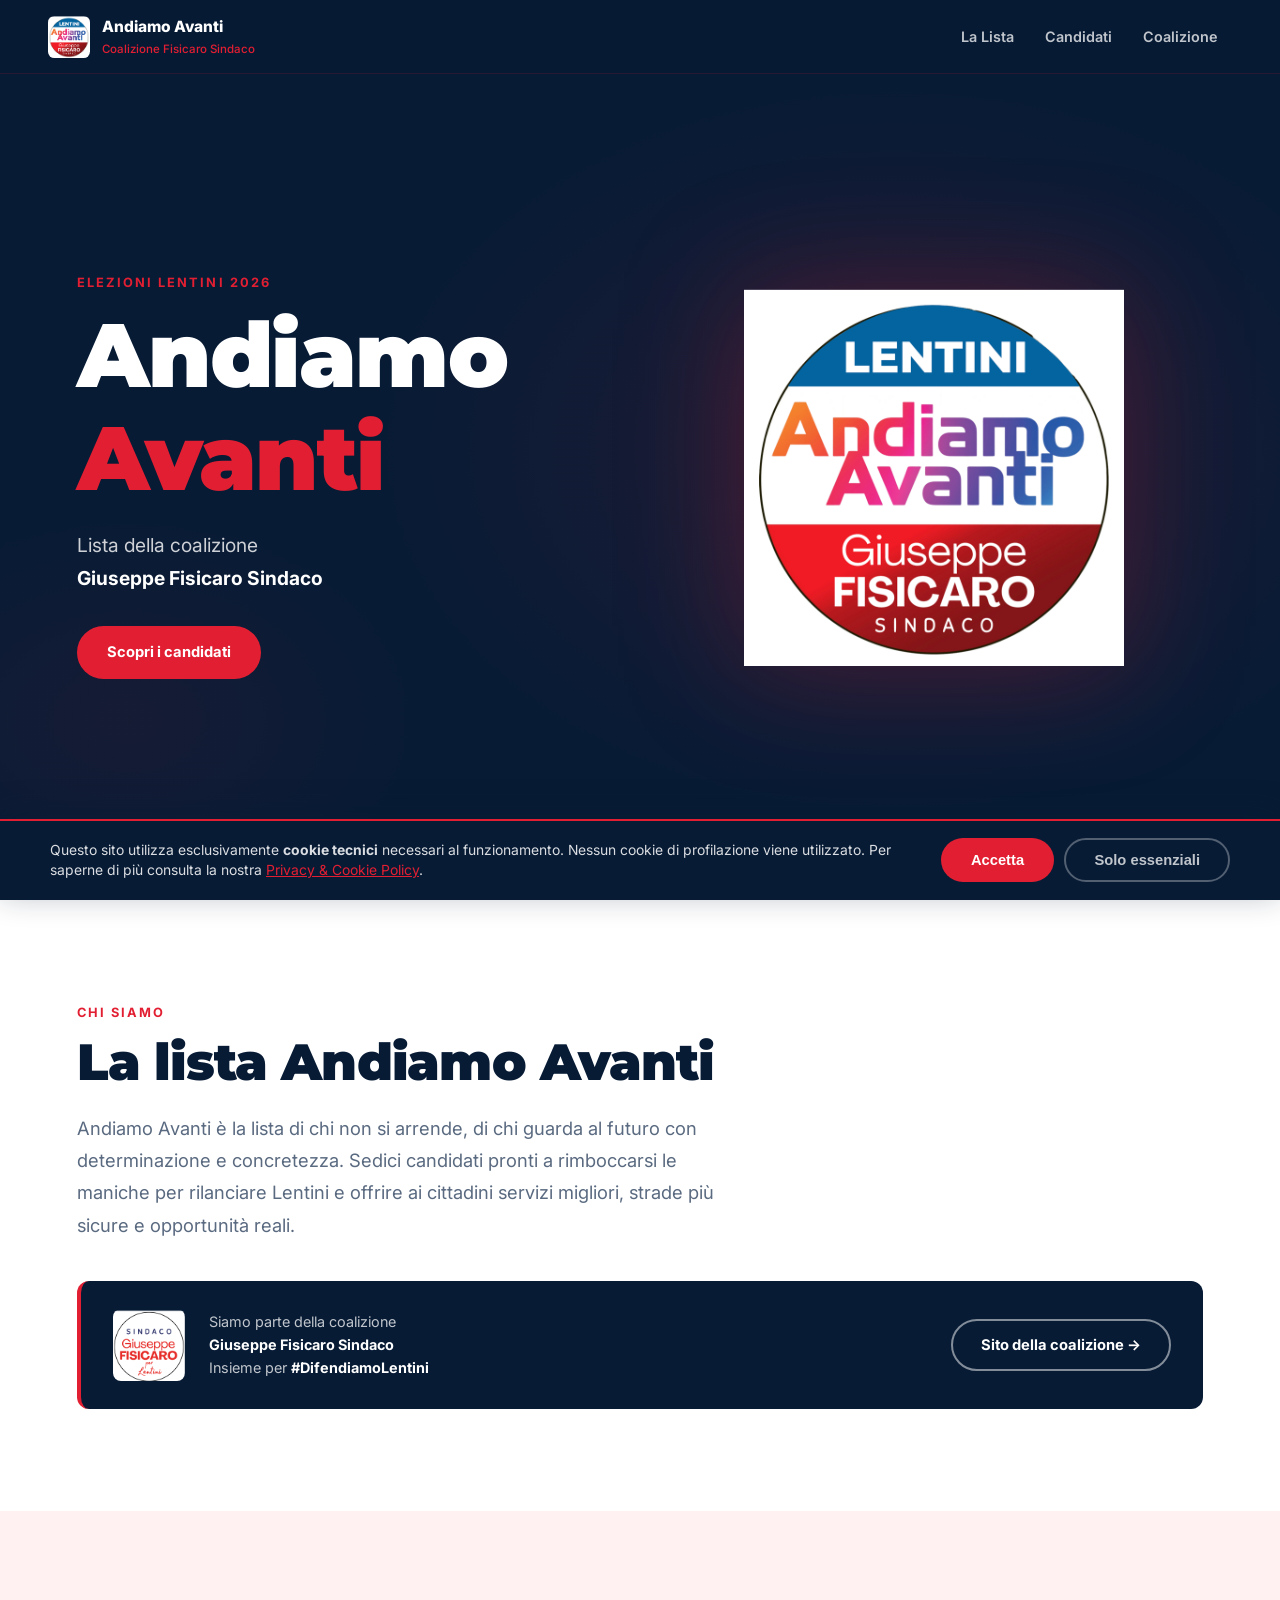
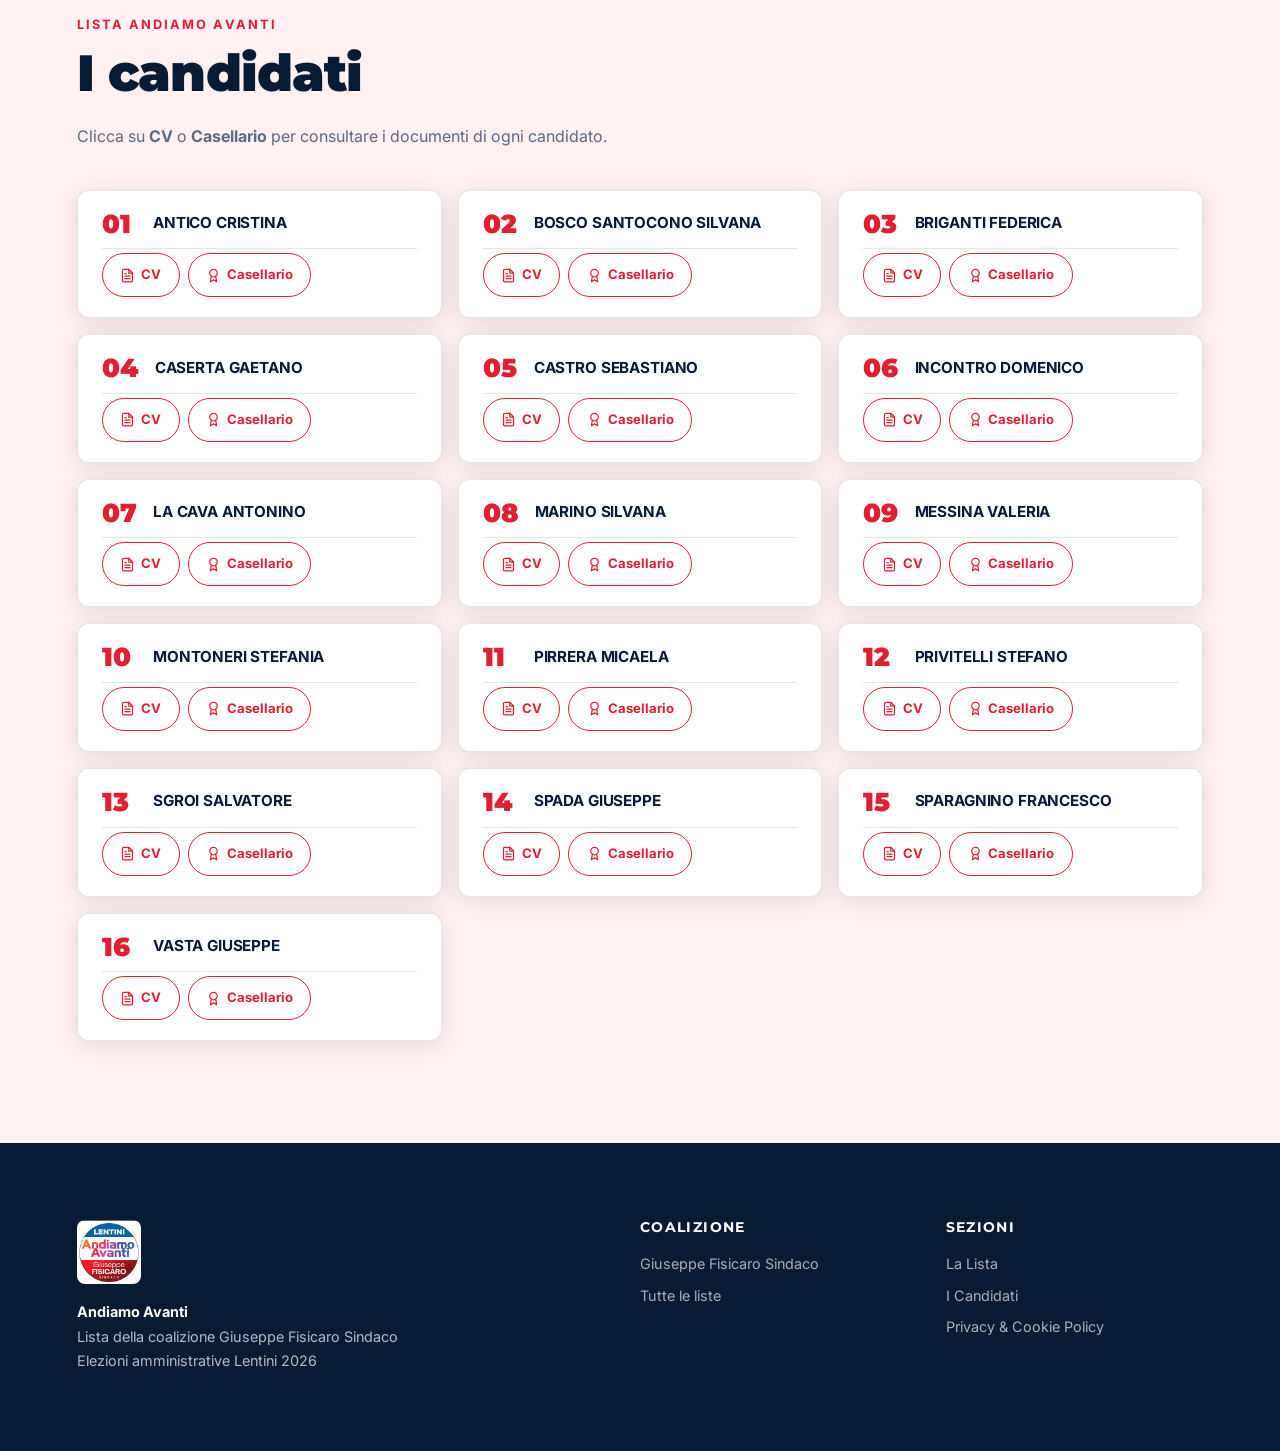
==== index.html @ 4ea1f2e0 "Initial commit: Andiamo Avanti mini-site" ====
<!doctype html>
<html lang="it">
  <head>
    <meta charset="utf-8">
    <meta name="viewport" content="width=device-width, initial-scale=1">
    <title>Andiamo Avanti | Coalizione Giuseppe Fisicaro Sindaco</title>
    <meta name="description" content="Andiamo Avanti, lista della coalizione Giuseppe Fisicaro Sindaco per le elezioni amministrative di Lentini 2026. Scopri i candidati e i loro documenti.">
    <meta property="og:title" content="Andiamo Avanti | Coalizione Giuseppe Fisicaro Sindaco">
    <meta property="og:description" content="Lista della coalizione Giuseppe Fisicaro Sindaco — Elezioni Lentini 2026.">
    <meta property="og:image" content="assets/img/logo-andiamo-avanti.png">
    <link rel="preconnect" href="https://fonts.googleapis.com">
    <link rel="preconnect" href="https://fonts.gstatic.com" crossorigin>
    <link href="https://fonts.googleapis.com/css2?family=Inter:wght@400;500;600;700;800&family=Montserrat:wght@700;800;900&display=swap" rel="stylesheet">
    <link rel="stylesheet" href="assets/css/styles.css?v=3">
  </head>
  <body>

    <header class="site-header" data-header>
      <a class="brand" href="#home" aria-label="Andiamo Avanti">
        <img src="assets/img/logo-andiamo-avanti.png" alt="Logo Andiamo Avanti">
        <span>
          <strong>Andiamo Avanti</strong>
          <small>Coalizione Fisicaro Sindaco</small>
        </span>
      </a>
      <nav class="main-nav" aria-label="Navigazione principale">
        <a href="#lista">La Lista</a>
        <a href="#candidati">Candidati</a>
        <a href="#coalizione">Coalizione</a>
      </nav>
      <button class="nav-toggle" data-nav-toggle aria-expanded="false" aria-label="Apri menu">
        <span></span><span></span><span></span>
      </button>
    </header>

    <div class="nav-drawer" data-nav aria-label="Menu mobile">
      <a href="#lista">La Lista</a>
      <a href="#candidati">Candidati</a>
      <a href="#coalizione">Coalizione</a>
    </div>

    <main>

      <!-- HERO -->
      <section class="hero" id="home">
        <div class="hero-content">
          <p class="eyebrow">Elezioni Lentini 2026</p>
          <h1>Andiamo<br><em>Avanti</em></h1>
          <p class="hero-sub">Lista della coalizione<br><strong>Giuseppe Fisicaro Sindaco</strong></p>
          <a class="btn btn-primary" href="#candidati">Scopri i candidati</a>
        </div>
        <div class="hero-logo reveal">
          <img src="assets/img/logo-andiamo-avanti.png" alt="Andiamo Avanti">
        </div>
      </section>

      <!-- LA LISTA -->
      <section class="section" id="lista">
        <div class="section-inner">
          <p class="eyebrow">Chi siamo</p>
          <h2>La lista Andiamo Avanti</h2>
          <p class="section-lead">Andiamo Avanti è la lista di chi non si arrende, di chi guarda al futuro con determinazione e concretezza. Sedici candidati pronti a rimboccarsi le maniche per rilanciare Lentini e offrire ai cittadini servizi migliori, strade più sicure e opportunità reali.</p>

          <div class="coalition-badge reveal">
            <img src="assets/img/logo-fisicaro.png" alt="Giuseppe Fisicaro Sindaco">
            <div>
              <p>Siamo parte della coalizione</p>
              <p><strong>Giuseppe Fisicaro Sindaco</strong></p>
              <p>Insieme per <strong>#DifendiamoLentini</strong></p>
            </div>
            <a href="https://giuseppefisicarosindaco.it" class="btn btn-outline" target="_blank" rel="noopener noreferrer">Sito della coalizione →</a>
          </div>
        </div>
      </section>

      <!-- CANDIDATI -->
      <section class="section section-alt" id="candidati">
        <div class="section-inner">
          <p class="eyebrow">Lista Andiamo Avanti</p>
          <h2>I candidati</h2>
          <p class="section-sub">Clicca su <strong>CV</strong> o <strong>Casellario</strong> per consultare i documenti di ogni candidato.</p>
          <div class="candidates-grid" data-candidates></div>
        </div>
      </section>

    </main>

    <!-- FOOTER -->
    <footer class="site-footer" id="coalizione">
      <div class="footer-brand">
        <img src="assets/img/logo-andiamo-avanti.png" alt="Logo Andiamo Avanti">
        <p><strong>Andiamo Avanti</strong></p>
        <p>Lista della coalizione Giuseppe Fisicaro Sindaco</p>
        <p>Elezioni amministrative Lentini 2026</p>
      </div>
      <div>
        <h3>Coalizione</h3>
        <a href="https://giuseppefisicarosindaco.it" target="_blank" rel="noopener noreferrer">Giuseppe Fisicaro Sindaco</a>
        <a href="https://giuseppefisicarosindaco.it#coalizione" target="_blank" rel="noopener noreferrer">Tutte le liste</a>
      </div>
      <div>
        <h3>Sezioni</h3>
        <a href="#lista">La Lista</a>
        <a href="#candidati">I Candidati</a>
        <a href="privacy.html">Privacy &amp; Cookie Policy</a>
      </div>
    </footer>

    <script src="assets/js/main.js?v=2" defer></script>
  </body>
</html>
---- assets/css/styles.css ----
/* ============================================================
   LENTINI GIOVANE — Stylesheet
   ============================================================ */

/* ---------- Variables ---------- */
:root {
  --primary:      #e21f32;
  --primary-dark: #b5111f;
  --primary-light:#fff0f1;
  --navy:         #071b35;
  --navy-mid:     #0f2d54;
  --white:        #ffffff;
  --text:         #1a2640;
  --text-muted:   #5a6a80;
  --border:       rgba(0,0,0,.10);
  --container:    1180px;
  --radius:       .75rem;
  --shadow:       0 4px 24px rgba(0,0,0,.10);
}

/* ---------- Reset / Base ---------- */
*, *::before, *::after { box-sizing: border-box; margin: 0; padding: 0; }

html { scroll-behavior: smooth; -webkit-text-size-adjust: 100%; }

body {
  font-family: 'Inter', system-ui, sans-serif;
  font-size: 1rem;
  line-height: 1.65;
  color: var(--text);
  background: var(--white);
  overflow-x: hidden;
}

img { display: block; max-width: 100%; height: auto; }
a   { color: var(--primary); text-decoration: none; }
a:hover { text-decoration: underline; }

/* ---------- Typography ---------- */
h1, h2, h3, h4 {
  font-family: 'Montserrat', 'Inter', sans-serif;
  font-weight: 900;
  line-height: 1.15;
  letter-spacing: -.02em;
  color: var(--navy);
}

h1 { font-size: clamp(2.8rem, 7vw, 6rem); }
h2 { font-size: clamp(2rem, 4.5vw, 3.2rem); }
h3 { font-size: 1.2rem; font-weight: 700; }

.eyebrow {
  font-size: .8rem;
  font-weight: 700;
  letter-spacing: .16em;
  text-transform: uppercase;
  color: var(--primary);
  margin-bottom: .6rem;
}

/* ---------- Buttons ---------- */
.btn {
  display: inline-flex;
  align-items: center;
  justify-content: center;
  gap: .45rem;
  padding: .75rem 1.75rem;
  min-height: 44px;
  border-radius: 99px;
  font-weight: 700;
  font-size: .92rem;
  cursor: pointer;
  border: 2px solid transparent;
  transition: background .2s, color .2s, border-color .2s, transform .15s;
  text-decoration: none;
  white-space: nowrap;
  -webkit-tap-highlight-color: transparent;
}
.btn:hover { transform: translateY(-2px); text-decoration: none; }

.btn-primary  { background: var(--primary); color: var(--white); }
.btn-primary:hover { background: var(--primary-dark); }

.btn-outline  { background: transparent; color: var(--white); border-color: rgba(255,255,255,.5); }
.btn-outline:hover { background: rgba(255,255,255,.12); border-color: var(--white); }

.btn-doc {
  display: inline-flex;
  align-items: center;
  justify-content: center;
  gap: .35rem;
  padding: .5rem 1.1rem;
  min-height: 44px;
  border-radius: 99px;
  font-size: .82rem;
  font-weight: 700;
  border: 1.5px solid var(--primary);
  color: var(--primary);
  background: transparent;
  transition: background .18s, color .18s;
  text-decoration: none;
  -webkit-tap-highlight-color: transparent;
}
.btn-doc:hover { background: var(--primary); color: var(--white); text-decoration: none; }

.btn-doc svg { width: 15px; height: 15px; flex-shrink: 0; }

/* ---------- Header ---------- */
.site-header {
  position: fixed;
  top: 0; left: 0; right: 0;
  z-index: 100;
  display: flex;
  align-items: center;
  justify-content: space-between;
  gap: 1.5rem;
  padding: .9rem clamp(1rem, 5vw, 3rem);
  background: rgba(7,27,53,.96);
  backdrop-filter: blur(10px);
  border-bottom: 1px solid rgba(226,31,50,.15);
  transition: box-shadow .25s;
}
.site-header.scrolled { box-shadow: 0 2px 20px rgba(0,0,0,.3); }

.brand {
  display: flex;
  align-items: center;
  gap: .75rem;
  color: var(--white);
  text-decoration: none;
  flex-shrink: 0;
}
.brand:hover { text-decoration: none; }
.brand img { width: 42px; height: 42px; object-fit: contain; border-radius: .4rem; }
.brand strong { display: block; font-size: .97rem; font-weight: 800; color: var(--white); }
.brand small  { display: block; font-size: .72rem; color: var(--primary); font-weight: 500; }

.main-nav {
  display: flex;
  align-items: center;
  gap: .25rem;
}
.main-nav a {
  color: rgba(255,255,255,.75);
  font-size: .9rem;
  font-weight: 600;
  padding: .45rem .85rem;
  border-radius: 99px;
  transition: color .15s, background .15s;
  text-decoration: none;
}
.main-nav a:hover { color: var(--white); background: rgba(226,31,50,.15); }

/* ---------- Nav Toggle (mobile) ---------- */
.nav-toggle {
  display: none;
  flex-direction: column;
  justify-content: center;
  gap: 5px;
  width: 44px; height: 44px;
  border: none;
  background: transparent;
  cursor: pointer;
  padding: .25rem;
  -webkit-tap-highlight-color: transparent;
}
.nav-toggle span {
  display: block;
  height: 2px;
  background: var(--white);
  border-radius: 2px;
  transition: transform .25s, opacity .25s;
}
.nav-toggle[aria-expanded="true"] span:nth-child(1) { transform: translateY(7px) rotate(45deg); }
.nav-toggle[aria-expanded="true"] span:nth-child(2) { opacity: 0; }
.nav-toggle[aria-expanded="true"] span:nth-child(3) { transform: translateY(-7px) rotate(-45deg); }

/* ---------- Nav Drawer ---------- */
.nav-drawer {
  display: none;
  position: fixed;
  top: 65px; left: 0; right: 0;
  z-index: 99;
  background: var(--navy);
  border-bottom: 2px solid var(--primary);
  flex-direction: column;
  padding: .75rem 1rem 1rem;
  gap: .25rem;
  transform: translateY(-8px);
  opacity: 0;
  transition: transform .25s, opacity .25s;
  pointer-events: none;
}
.nav-drawer.is-open {
  opacity: 1;
  transform: translateY(0);
  pointer-events: all;
}
.nav-drawer a {
  color: rgba(255,255,255,.85);
  font-weight: 600;
  padding: .85rem 1rem;
  min-height: 44px;
  border-radius: .5rem;
  transition: background .15s, color .15s;
  text-decoration: none;
  display: flex;
  align-items: center;
  -webkit-tap-highlight-color: transparent;
}
.nav-drawer a:hover { background: rgba(226,31,50,.15); color: var(--white); }

body.is-nav-open { overflow: hidden; }

/* ---------- Hero ---------- */
.hero {
  min-height: 100svh;
  background: var(--navy);
  display: grid;
  grid-template-columns: 1fr 1fr;
  align-items: center;
  gap: 3rem;
  padding: clamp(6rem, 10vw, 9rem) clamp(1.5rem, 6vw, 5rem) clamp(3rem, 6vw, 5rem);
  position: relative;
  overflow: hidden;
}

.hero::before {
  content: '';
  position: absolute;
  inset: 0;
  background:
    radial-gradient(ellipse 60% 60% at 70% 50%, rgba(226,31,50,.12) 0%, transparent 70%),
    radial-gradient(ellipse 40% 40% at 10% 80%, rgba(226,31,50,.07) 0%, transparent 60%);
  pointer-events: none;
}

.hero-content {
  position: relative;
  z-index: 1;
}
.hero-content .eyebrow { color: var(--primary); }

.hero-content h1 {
  color: var(--white);
  margin-bottom: 1.25rem;
}
.hero-content h1 em {
  font-style: normal;
  color: var(--primary);
}

.hero-sub {
  color: rgba(255,255,255,.80);
  font-size: clamp(1rem, 2vw, 1.2rem);
  line-height: 1.7;
  margin-bottom: 2rem;
}
.hero-sub strong { color: var(--white); }
.hero-sub .hashtag {
  display: inline-block;
  margin-top: .3rem;
  color: var(--primary);
  font-weight: 700;
  font-size: 1.05em;
}

.hero-logo {
  display: flex;
  align-items: center;
  justify-content: center;
  position: relative;
  z-index: 1;
}
.hero-logo img {
  width: clamp(200px, 40vw, 380px);
  filter: drop-shadow(0 0 60px rgba(226,31,50,.25));
  animation: float 5s ease-in-out infinite;
}

@keyframes float {
  0%, 100% { transform: translateY(0); }
  50%       { transform: translateY(-12px); }
}

/* ---------- Section ---------- */
.section {
  padding: clamp(4rem, 8vw, 7rem) clamp(1.5rem, 6vw, 5rem);
}
.section-alt { background: var(--primary-light); }

.section-inner {
  max-width: var(--container);
  margin-inline: auto;
}
.section-inner h2 { margin-bottom: 1.25rem; }

.section-lead {
  font-size: clamp(1rem, 2vw, 1.15rem);
  color: var(--text-muted);
  max-width: 640px;
  line-height: 1.75;
  margin-bottom: 2.5rem;
}
.section-sub {
  color: var(--text-muted);
  margin-bottom: 2.5rem;
}

/* ---------- Coalition Badge ---------- */
.coalition-badge {
  display: flex;
  align-items: center;
  gap: 1.5rem;
  background: var(--navy);
  color: var(--white);
  padding: 1.75rem 2rem;
  border-radius: var(--radius);
  flex-wrap: wrap;
  border-left: 4px solid var(--primary);
}
.coalition-badge img {
  width: 72px;
  height: 72px;
  object-fit: contain;
  border-radius: .5rem;
  flex-shrink: 0;
}
.coalition-badge > div { flex: 1; min-width: 200px; }
.coalition-badge p { color: rgba(255,255,255,.75); font-size: .9rem; line-height: 1.6; }
.coalition-badge p strong { color: var(--white); }

/* ---------- Candidates Grid ---------- */
.candidates-grid {
  display: grid;
  grid-template-columns: repeat(auto-fill, minmax(280px, 1fr));
  gap: 1rem;
}

.candidate-card {
  background: var(--white);
  border-radius: var(--radius);
  padding: 1.25rem 1.5rem;
  display: flex;
  flex-direction: column;
  gap: .75rem;
  box-shadow: var(--shadow);
  border: 1.5px solid var(--border);
  transition: transform .2s, box-shadow .2s;
}
.candidate-card:hover {
  transform: translateY(-3px);
  box-shadow: 0 8px 32px rgba(226,31,50,.12);
  border-color: rgba(226,31,50,.3);
}

.candidate-top {
  display: flex;
  align-items: center;
  gap: 1rem;
}
.candidate-num {
  font-family: 'Montserrat', sans-serif;
  font-size: 1.6rem;
  font-weight: 900;
  color: var(--primary);
  line-height: 1;
  flex-shrink: 0;
  min-width: 2.2rem;
}
.candidate-name {
  font-weight: 700;
  font-size: .95rem;
  color: var(--navy);
  line-height: 1.35;
  letter-spacing: -.01em;
}

.candidate-docs {
  display: flex;
  gap: .5rem;
  flex-wrap: wrap;
  padding-top: .25rem;
  border-top: 1px solid var(--border);
}
.candidate-docs:empty { display: none; }

/* ---------- Footer ---------- */
.site-footer {
  background: var(--navy);
  color: rgba(255,255,255,.70);
  padding: clamp(3rem, 6vw, 5rem) clamp(1.5rem, 6vw, 5rem);
  display: grid;
  grid-template-columns: 2fr 1fr 1fr;
  gap: 3rem;
  max-width: 100%;
}

.footer-brand img {
  width: 64px;
  height: 64px;
  object-fit: contain;
  border-radius: .5rem;
  margin-bottom: 1rem;
}
.footer-brand p { font-size: .9rem; line-height: 1.7; }
.footer-brand p strong { color: var(--white); }

.site-footer h3 {
  color: var(--white);
  font-size: .85rem;
  font-weight: 700;
  letter-spacing: .1em;
  text-transform: uppercase;
  margin-bottom: 1rem;
}
.site-footer a {
  display: block;
  color: rgba(255,255,255,.65);
  font-size: .9rem;
  margin-bottom: .5rem;
  transition: color .15s;
}
.site-footer a:hover { color: var(--primary); text-decoration: none; }

/* ---------- Reveal animation ---------- */
.reveal {
  opacity: 0;
  transform: translateY(24px);
  transition: opacity .55s ease, transform .55s ease;
}
.reveal.is-visible {
  opacity: 1;
  transform: translateY(0);
}

/* ---------- Responsive ---------- */

/* Tablet / small desktop */
@media (max-width: 900px) {
  .hero {
    grid-template-columns: 1fr;
    min-height: auto;
    padding-top: 6rem;
    padding-bottom: 3.5rem;
    text-align: center;
    gap: 2rem;
  }
  .hero-logo { order: -1; }
  .hero-logo img {
    width: clamp(130px, 42vw, 200px);
    animation: none; /* stop float on tablet/mobile — save battery */
  }
  .hero-sub { margin-inline: auto; max-width: 480px; }
  .hero-content .btn { margin-inline: auto; }

  .site-footer { grid-template-columns: 1fr 1fr; }
  .footer-brand { grid-column: 1 / -1; }
}

/* Mobile nav */
@media (max-width: 760px) {
  .main-nav { display: none; }
  .nav-toggle { display: flex; }
  .nav-drawer { display: flex; }

  /* Brand: hide subtitle on very small screens to avoid overflow */
  .brand small { display: none; }

  .site-footer { grid-template-columns: 1fr; gap: 2rem; }

  /* Candidates: 2 columns on medium mobile */
  .candidates-grid {
    grid-template-columns: repeat(auto-fill, minmax(240px, 1fr));
  }

  /* Coalition badge: stack on mobile */
  .coalition-badge {
    flex-direction: column;
    text-align: center;
    align-items: center;
    border-left: none;
    border-top: 4px solid var(--primary);
    padding: 1.5rem;
  }
  .coalition-badge > div { min-width: unset; text-align: center; }
}

/* Small mobile (iPhone SE, 375px etc.) */
@media (max-width: 480px) {
  .candidates-grid { grid-template-columns: 1fr; }

  /* Doc buttons full-width on small screens */
  .candidate-docs {
    flex-direction: column;
    gap: .4rem;
  }
  .candidate-docs .btn-doc {
    width: 100%;
    justify-content: center;
  }

  /* Hero tighter on small phones */
  .hero { padding-top: 5.5rem; gap: 1.5rem; }
  .hero-logo img { width: clamp(110px, 38vw, 160px); }

  /* Section padding tighter */
  .section { padding-top: 3rem; padding-bottom: 3rem; }
}

/* Safe area insets — iPhone con notch/Dynamic Island */
@supports (padding: max(0px)) {
  .site-header {
    padding-left: max(clamp(1rem, 5vw, 3rem), env(safe-area-inset-left));
    padding-right: max(clamp(1rem, 5vw, 3rem), env(safe-area-inset-right));
  }
  .cookie-banner {
    padding-bottom: max(1.1rem, calc(env(safe-area-inset-bottom) + .75rem));
    padding-left: max(clamp(1rem, 5vw, 3rem), env(safe-area-inset-left));
    padding-right: max(clamp(1rem, 5vw, 3rem), env(safe-area-inset-right));
  }
  .hero, .section, .site-footer {
    padding-left: max(clamp(1.5rem, 6vw, 5rem), env(safe-area-inset-left));
    padding-right: max(clamp(1.5rem, 6vw, 5rem), env(safe-area-inset-right));
  }
}

/* Disable sticky hover on touch devices */
@media (hover: none) {
  .btn:hover { transform: none; }
  .candidate-card:hover {
    transform: none;
    box-shadow: var(--shadow);
    border-color: var(--border);
  }
}

/* ---------- Cookie Banner ---------- */
.cookie-banner {
  position: fixed;
  bottom: 0; left: 0; right: 0;
  z-index: 9999;
  background: var(--navy);
  border-top: 2px solid var(--primary);
  color: var(--white);
  padding: 1.1rem clamp(1rem, 5vw, 3rem);
  box-shadow: 0 -6px 32px rgba(7,27,53,.32);
}
.cookie-banner-inner {
  display: flex;
  align-items: center;
  justify-content: space-between;
  gap: 1.25rem;
  max-width: var(--container);
  margin-inline: auto;
  flex-wrap: wrap;
}
.cookie-banner p {
  flex: 1;
  min-width: 220px;
  margin: 0;
  font-size: .87rem;
  line-height: 1.5;
  color: rgba(255,255,255,.85);
}
.cookie-banner p a { color: var(--primary); text-decoration: underline; }
.cookie-banner-actions { display: flex; gap: .65rem; flex-shrink: 0; }

.btn-secondary {
  background: transparent;
  color: rgba(255,255,255,.75);
  border-color: rgba(255,255,255,.3);
}
.btn-secondary:hover {
  background: rgba(255,255,255,.08);
  color: var(--white);
  border-color: rgba(255,255,255,.6);
}

/* ---------- Legal text (privacy.html) ---------- */
.page-hero {
  background: var(--navy);
  padding: clamp(6rem, 10vw, 9rem) clamp(1.5rem, 6vw, 5rem) clamp(3rem, 5vw, 5rem);
  text-align: center;
}
.page-hero .eyebrow { color: var(--primary); }
.page-hero h1 { color: var(--white); margin-bottom: 1rem; font-size: clamp(2rem, 5vw, 3.5rem); }
.page-hero p { color: rgba(255,255,255,.75); max-width: 640px; margin-inline: auto; }

.legal-text {
  max-width: 760px;
  margin-inline: auto;
  padding: clamp(3rem, 6vw, 5rem) clamp(1.5rem, 6vw, 5rem);
}
.legal-text h2 {
  font-size: 1.35rem;
  color: var(--navy);
  margin-top: 2.5rem;
  margin-bottom: .6rem;
  padding-bottom: .4rem;
  border-bottom: 2px solid var(--primary);
}
.legal-text h3 {
  font-size: 1rem;
  color: var(--navy);
  margin-top: 1.5rem;
  margin-bottom: .4rem;
}
.legal-text p, .legal-text li {
  font-size: .95rem;
  color: var(--text-muted);
  line-height: 1.75;
  margin-bottom: .75rem;
}
.legal-text ul, .legal-text ol {
  padding-left: 1.4rem;
  margin-bottom: 1rem;
}
.legal-text a { color: var(--primary); text-decoration: underline; }
.legal-text strong { color: var(--text); }
.legal-meta {
  margin-top: 2.5rem;
  font-size: .82rem;
  color: var(--text-muted);
  font-style: italic;
}

/* ---------- Responsive additions ---------- */
@media (max-width: 580px) {
  .cookie-banner-actions { width: 100%; }
  .cookie-banner-actions .btn { flex: 1; text-align: center; justify-content: center; }
}

@media (prefers-reduced-motion: reduce) {
  .reveal { opacity: 1; transform: none; transition: none; }
  .hero-logo img { animation: none; }
}
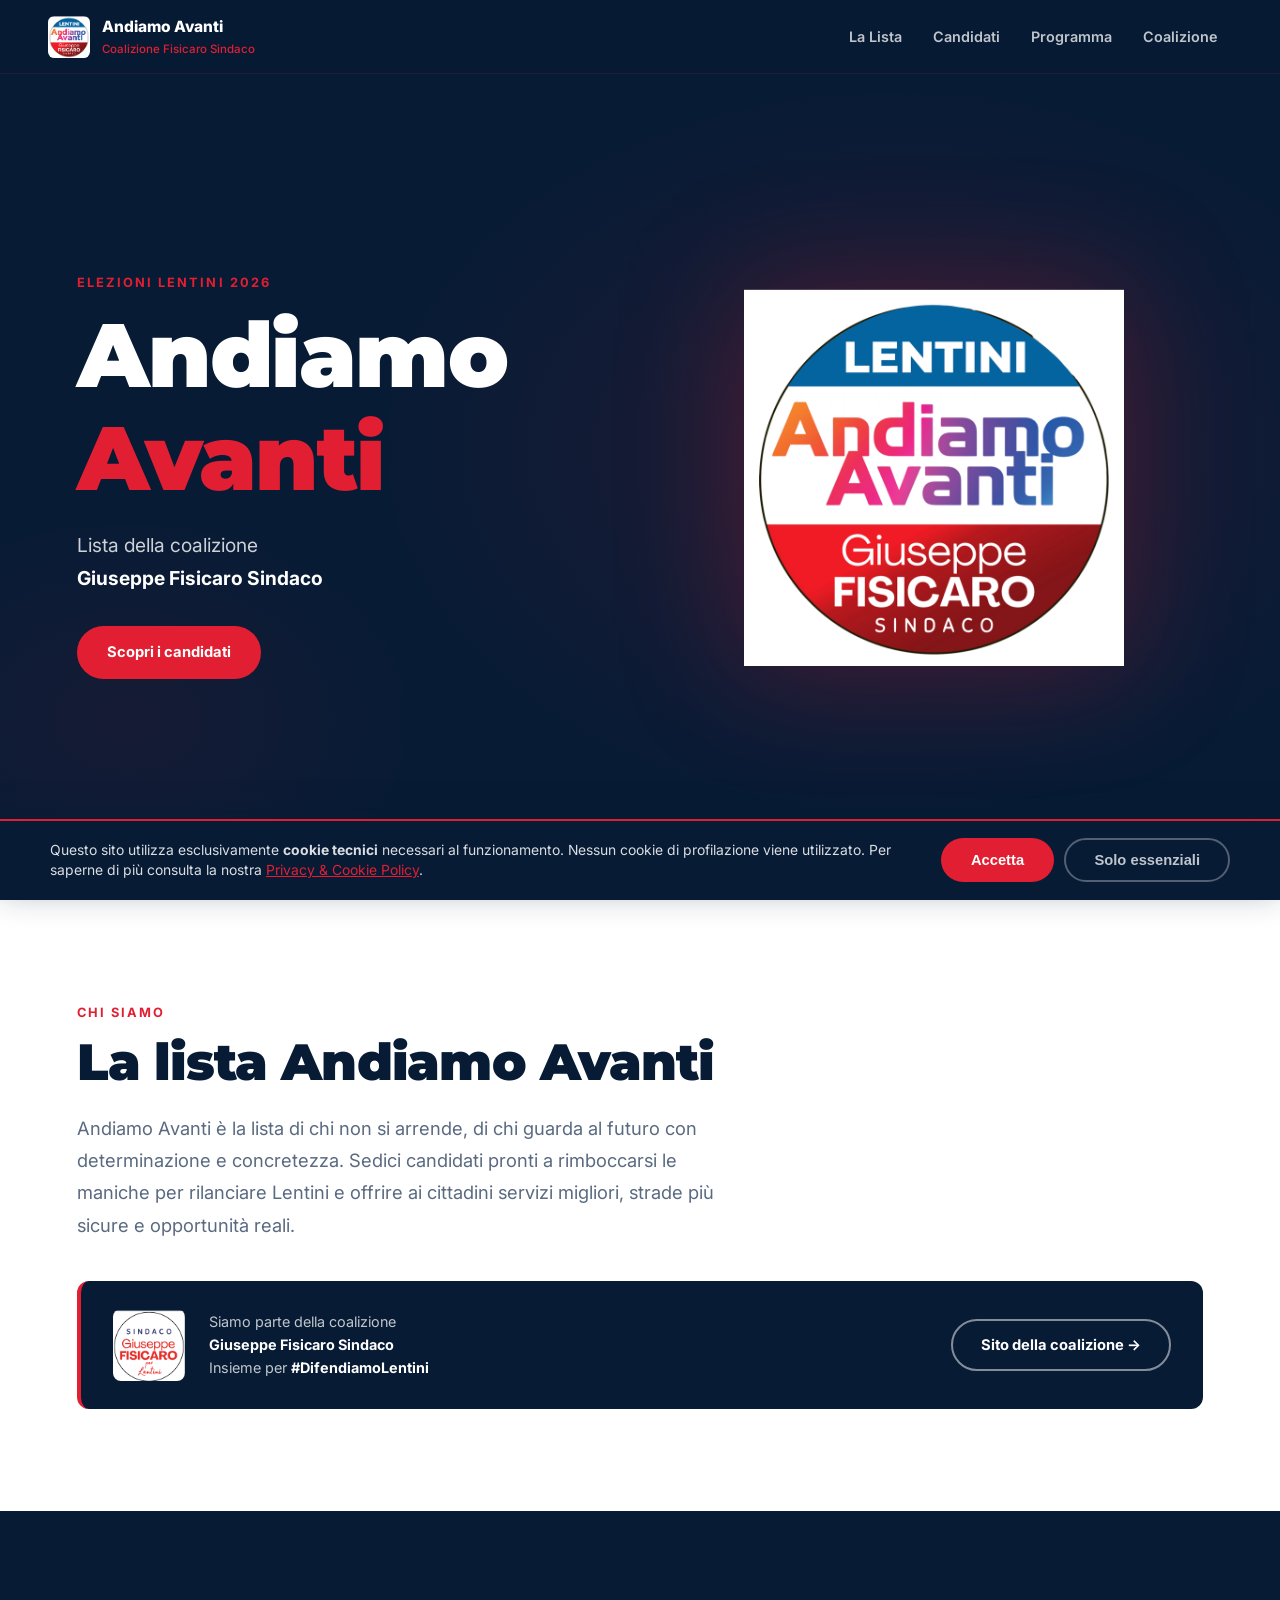
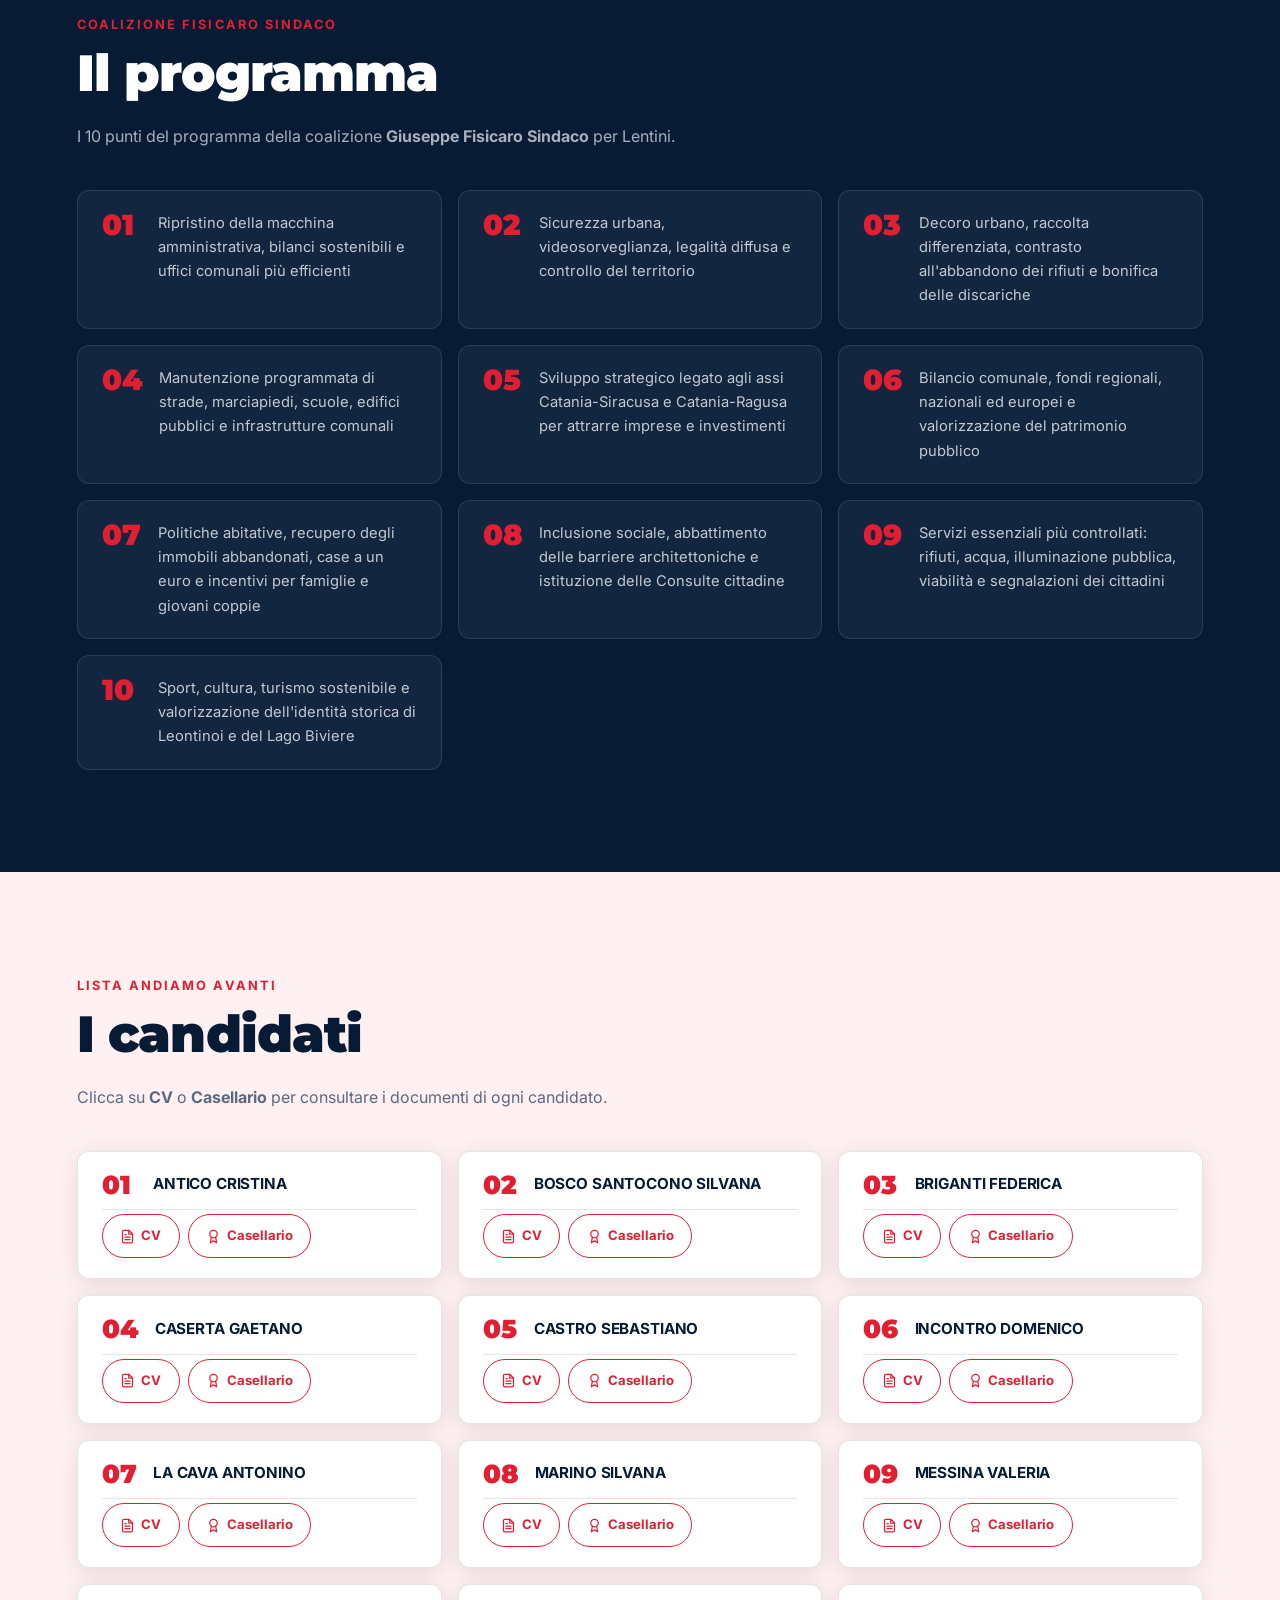
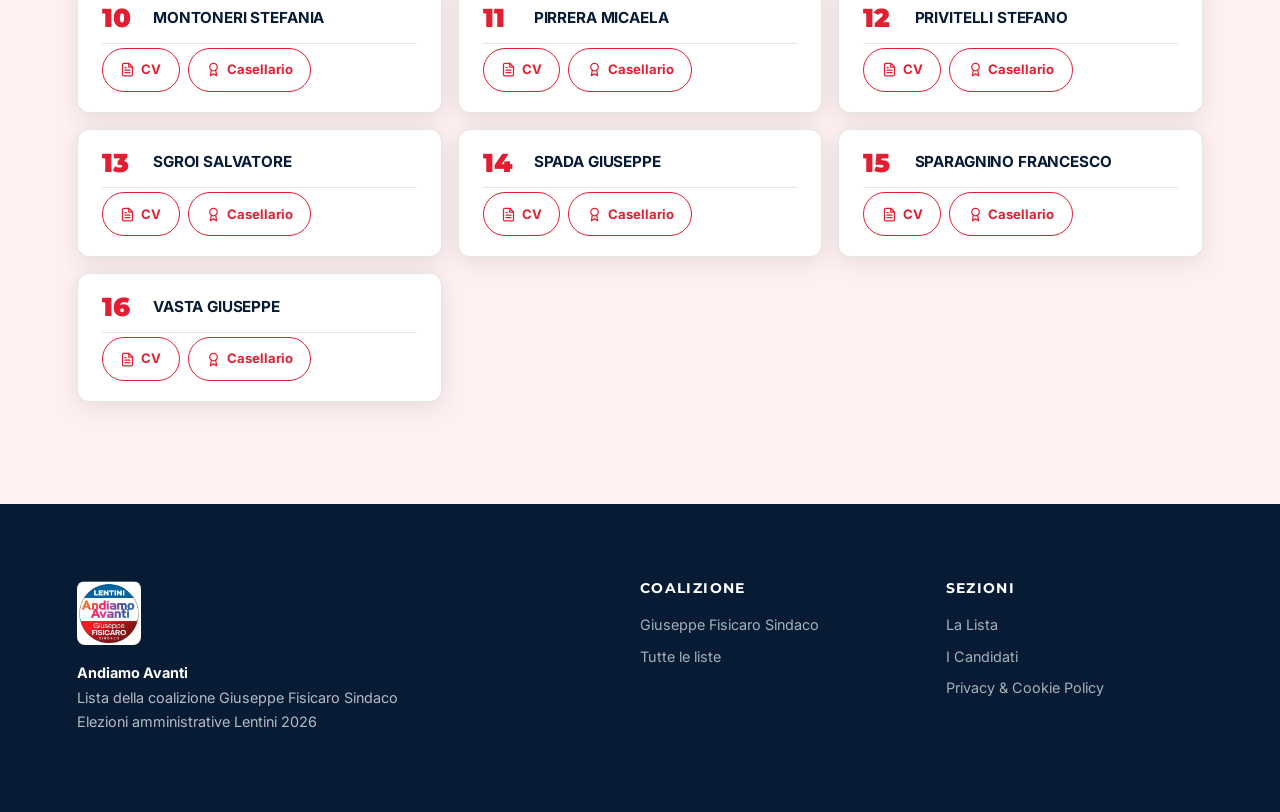
==== commit c5c2f904: "Aggiunge sezione programma coalizione" ====
--- a/index.html
+++ b/index.html
@@ -11,7 +11,7 @@
     <link rel="preconnect" href="https://fonts.googleapis.com">
     <link rel="preconnect" href="https://fonts.gstatic.com" crossorigin>
     <link href="https://fonts.googleapis.com/css2?family=Inter:wght@400;500;600;700;800&family=Montserrat:wght@700;800;900&display=swap" rel="stylesheet">
-    <link rel="stylesheet" href="assets/css/styles.css?v=3">
+    <link rel="stylesheet" href="assets/css/styles.css?v=4">
   </head>
   <body>
 
@@ -26,6 +26,7 @@
       <nav class="main-nav" aria-label="Navigazione principale">
         <a href="#lista">La Lista</a>
         <a href="#candidati">Candidati</a>
+        <a href="#programma">Programma</a>
         <a href="#coalizione">Coalizione</a>
       </nav>
       <button class="nav-toggle" data-nav-toggle aria-expanded="false" aria-label="Apri menu">
@@ -36,6 +37,7 @@
     <div class="nav-drawer" data-nav aria-label="Menu mobile">
       <a href="#lista">La Lista</a>
       <a href="#candidati">Candidati</a>
+      <a href="#programma">Programma</a>
       <a href="#coalizione">Coalizione</a>
     </div>
 
@@ -73,6 +75,16 @@
         </div>
       </section>
 
+      <!-- PROGRAMMA -->
+      <section class="section section-program" id="programma">
+        <div class="section-inner">
+          <p class="eyebrow">Coalizione Fisicaro Sindaco</p>
+          <h2>Il programma</h2>
+          <p class="section-sub">I 10 punti del programma della coalizione <strong>Giuseppe Fisicaro Sindaco</strong> per Lentini.</p>
+          <div class="program-grid" data-program-grid></div>
+        </div>
+      </section>
+
       <!-- CANDIDATI -->
       <section class="section section-alt" id="candidati">
         <div class="section-inner">
@@ -106,6 +118,6 @@
       </div>
     </footer>
 
-    <script src="assets/js/main.js?v=2" defer></script>
+    <script src="assets/js/main.js?v=3" defer></script>
   </body>
 </html>
--- a/assets/css/styles.css
+++ b/assets/css/styles.css
@@ -635,3 +635,49 @@
   .reveal { opacity: 1; transform: none; transition: none; }
   .hero-logo img { animation: none; }
 }
+
+/* ---------- Program ---------- */
+.section-program { background: var(--navy); }
+.section-program .eyebrow { color: var(--primary); }
+.section-program h2 { color: var(--white); }
+.section-program .section-sub { color: rgba(255,255,255,.65); }
+
+.program-grid {
+  display: grid;
+  grid-template-columns: repeat(auto-fill, minmax(280px, 1fr));
+  gap: 1rem;
+  margin-top: 1.5rem;
+}
+.program-item {
+  background: rgba(255,255,255,.05);
+  border: 1.5px solid rgba(255,255,255,.10);
+  border-radius: var(--radius);
+  padding: 1.25rem 1.5rem;
+  display: flex;
+  gap: 1rem;
+  align-items: flex-start;
+  transition: background .2s, border-color .2s;
+}
+.program-item:hover {
+  background: rgba(255,255,255,.08);
+  border-color: rgba(255,255,255,.2);
+}
+.program-item span {
+  font-family: 'Montserrat', sans-serif;
+  font-size: 1.8rem;
+  font-weight: 900;
+  color: var(--primary);
+  line-height: 1;
+  flex-shrink: 0;
+  min-width: 2.5rem;
+}
+.program-item p {
+  font-size: .92rem;
+  color: rgba(255,255,255,.75);
+  line-height: 1.65;
+  margin: 0;
+}
+
+@media (max-width: 480px) {
+  .program-grid { grid-template-columns: 1fr; }
+}
